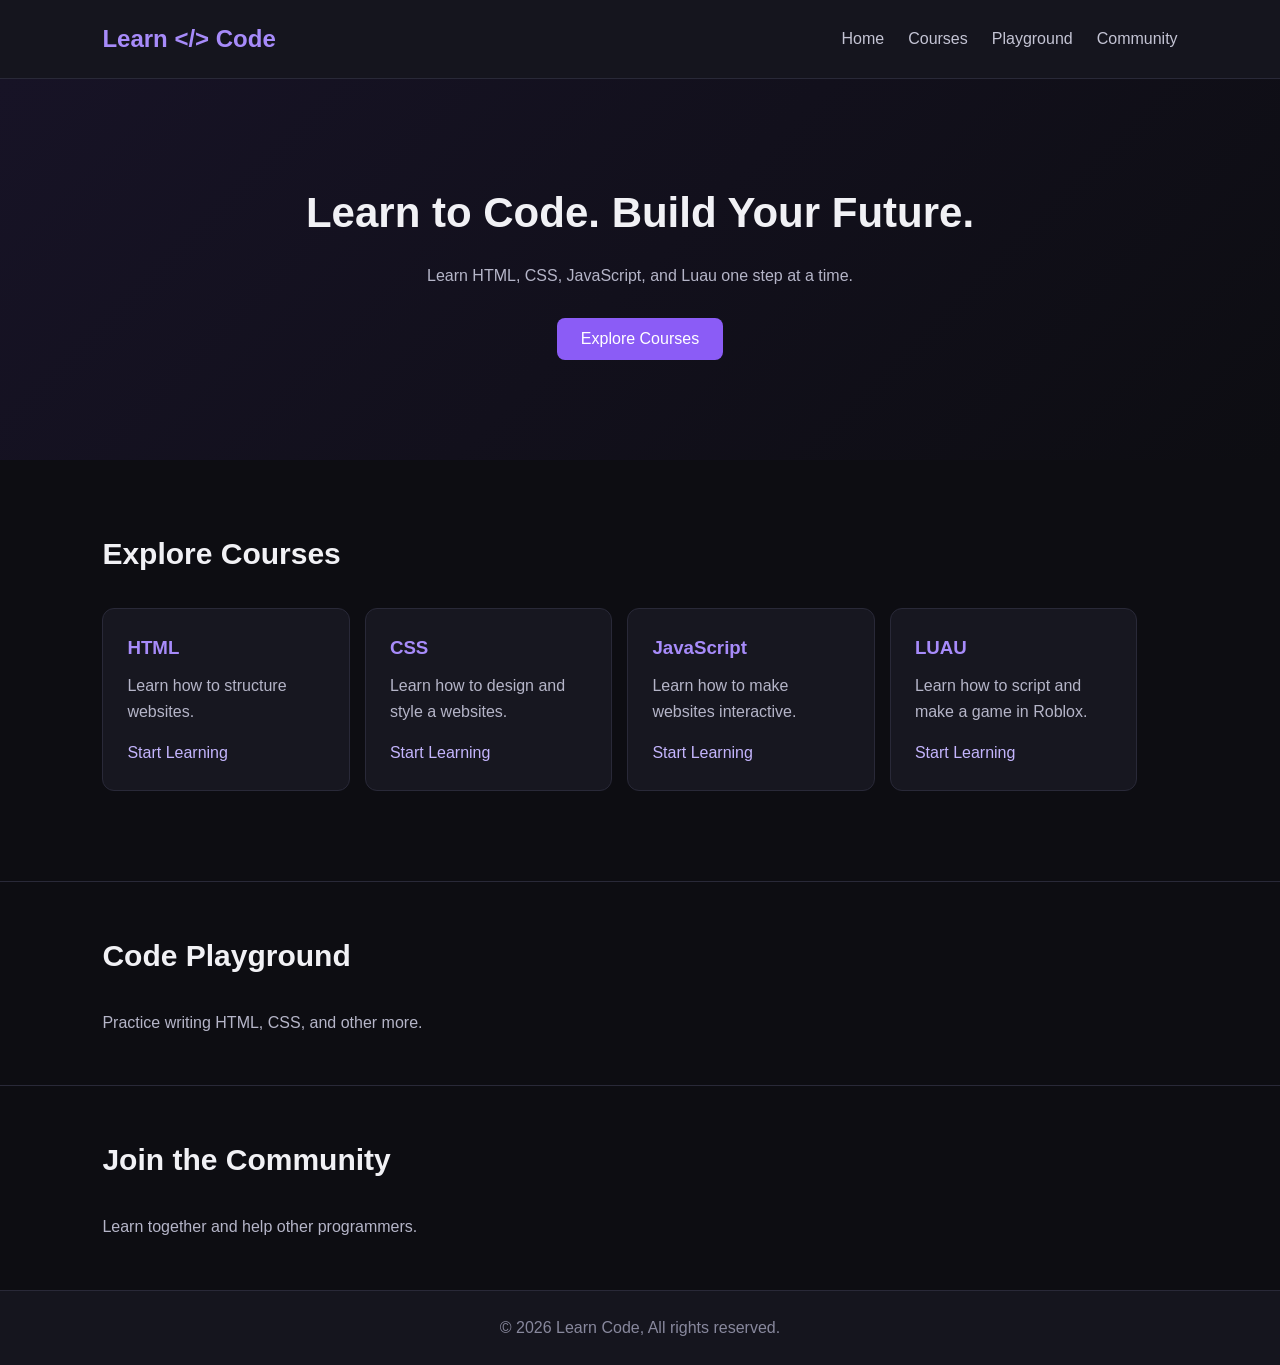
==== index.html @ d20c6724 "Add files via upload" ====
<!DOCTYPE html>
<html lang="en">
<head>
    <meta charset="UTF-8">
    <meta name="viewport" content="width=device-width, initial-scale=1.0">
    <title>Learn Code | Learn Programming</title>
    <link rel="stylesheet" href="style.css">
</head>
<body>
    <header>
        <h1>Learn &lt;/&gt; Code</h1>

        <nav>
            <a href="#home">Home</a>
            <a href="#courses">Courses</a>
            <a href="#playground">Playground</a>
            <a href="#community">Community</a>
        </nav>
    </header>

    <main>
        <section id="home">
            <h2>Learn to Code. Build Your Future.</h2>
            <p>
                Learn HTML, CSS, JavaScript, and Luau
                one step at a time.
            </p>

            <button id="exploreBtn">Explore Courses</button>
        </section>

        <section id="courses">
            <h2>Explore Courses</h2>

            <article>
                <h3>HTML</h3>
                <p>Learn how to structure websites.</p>
                <a href="html-course.html">Start Learning</a>
            </article>

            <article>
                <h3>CSS</h3>
                <p>Learn how to design and style a websites.</p>
                <a href="css-course.html">Start Learning</a>
            </article>
            
            <article>
                <h3>JavaScript</h3>
                <p>Learn how to make websites interactive.</p>
                <a href="js-course.html">Start Learning</a>
            </article>

            <article>
                <h3>LUAU</h3>
                <p>Learn how to script and make a game in Roblox.</p>
                <a href="luau-course.html">Start Learning</a>
            </article>
        </section>

        <section id="playground">
            <h2>Code Playground</h2>
            <p>Practice writing HTML, CSS, and other more.</p>
        </section>

        <section id="community">
            <h2>Join the Community</h2>
            <p>Learn together and help other programmers.</p>
        </section>
    </main>

    <footer>
        <p>&copy; 2026 Learn Code, All rights reserved.</p>
    </footer>

    <script src="script.js"></script>
</body>
</html>
---- style.css ----
* {
    margin: 0;
    padding: 0;
    box-sizing: border-box;
}

html {
    scroll-behavior: smooth;
}

body {
    font-family: Arial, sans-serif;
    background-color: #0d0d12;
    color: #f1f1f5;
    line-height: 1.6;
}

header {
    display: flex;
    justify-content: space-between;
    align-items: center;
    padding: 20px 8%;
    background-color: #15151e;
    border-bottom: 1px solid #292938;
}

header h1 {
    font-size: 24px;
    color: #a78bfa;
}

nav {
    display: flex;
    gap: 24px;
}

nav a {
    color: #c4c4d4;
    text-decoration: none;
    transition: color 0.3s;
}

nav a:hover {
    color: #a78bfa;
}

#home {
    text-align: center;
    padding: 100px 20px;
    background: linear-gradient(135deg, #171326, #0d0d12);
}

#home h2 {
    font-size: 42px;
    margin-bottom: 16px;
}

#home p {
    color: #b5b5c8;
    margin-bottom: 30px;
}

#exploreBtn {
    background-color: #8b5cf6;
    color: white;
    padding: 12px 24px;
    border: none;
    border-radius: 8px;
    font-size: 16px;
    cursor: pointer;
}

#exploreBtn:hover {
    background-color: #7c3aed;
}

#courses {
    padding: 70px 8%;
}

#courses > h2,
#playground h2,
#community h2 {
    font-size: 30px;
    margin-bottom: 30px;
}

#courses article {
    display: inline-block;
    vertical-align: top;
    width: 23%;
    min-width: 200px;
    min-height: 180px;
    margin: 0 1% 20px 0;
    padding: 24px;
    background-color: #171720;
    border: 1px solid #292938;
    border-radius: 12px;
    transition: transform 0.3s, border-color 0.3s;
}

#courses article:hover {
    transform: translateY(-5px);
    border-color: #8b5cf6;
}

#courses article h3 {
    color: #a78bfa;
    margin-bottom: 10px;
}

#courses article p {
    color: #b5b5c8;
    margin-bottom: 16px;
}

#courses article a {
    color: #c4b5fd;
    text-decoration: none;
}

#courses article a:hover {
    text-decoration: underline;
}

#playground,
#community {
    padding: 50px 8%;
    border-top: 1px solid #292938;
}

#playground p,
#community p {
    color: #b5b5c8;
}

footer {
    text-align: center;
    padding: 24px;
    background-color: #15151e;
    border-top: 1px solid #292938;
    color: #88889d;
}

.course-hero {
    padding: 70px 8%;
    background: linear-gradient(135deg, #201638, #0d0d12);
    border-bottom: 1px solid  #292938;
}

.course-hero > p:first-child {
    color: #a78bfa;
    font-size: 14px;
    margin-bottom: 12px;
}

.course-hero h2 {
    font-size: 42px;
    margin-bottom: 12px;
}

.course-hero p {
    color: #b5b5c8;
}

.course-content,
.lesson-content {
    padding: 40px 8%;
}

.course-content > h2,
.lesson-content > h2 {
    margin-bottom: 24px;
}

.lesson-card {
    background-color: #171720;
    border: 1px solid #292938;
    border-radius: 12px;
    padding: 24px;
    margin-bottom: 16px;
    transition: border-color 0.3s;
}

.lesson-card:hover {
    border-color: #8b5cf6;
}

.lesson-card h3 {
    margin-bottom: 8px;
}

.lesson-card p {
    color: #b5b5c8;
    margin-bottom: 12px;
}

.lesson-card a,
.lesson-content a,
footer a {
    color: #a78bfa;
    text-decoration: none;
}

.lesson-card a:hover,
.lesson-content a:hover,
footer a:hover {
    text-decoration: underline;
}

.lesson-content {
    border-top: 1px solid #292938;
    scroll-margin-top: 20px;
}

.lesson-content p,
.lesson-content ul {
    color: #c4c4d4;
    margin-bottom: 18px;
}

.lesson-content ul {
    padding-left: 24px;
}

.lesson-content h3 {
    margin: 24px 0 12px;
}

.lesson-content pre {
    background-color: #111118;
    border: 1px solid #292938;
    border-radius: 8px;
    padding: 20px;
    margin: 16px 0;
    overflow-x: auto;
    color: #c4b5fd;
}

.lesson-content code {
    font-family: Consolas, monospace;
}

.lesson-content a {
    display: inline-block;
    margin-top: 10px;
}

footer a {
    display: inline-block;
    margin-top: 8px;
}

#htmlCode {
    display: block;
    width: 100%;
    min-height: 220px;
    margin: 16px 0;
    padding: 16px;
    resize: vertical;
    background-color: #111118;
    color: #c4b5fd;
    border: 1px solid #39394d;
    border-radius: 8px;
    font-family: Consolas, monospace;
    font-size: 15px;
    line-height: 1.6;
}

#htmlCode:focus {
    outline: 2px solid #8b5cf6;
}

#runCode {
    background-color: #8b5cf6;
    color: white;
    padding: 12px 22px;
    border: none;
    border-radius: 8px;
    font-size: 15px;
    cursor: pointer;
    transition: background-color 0.3s;
}

#runCode:hover {
    background-color: #7c3aed;
}

#resetCode {
    background-color: #292938;
    color: #f1f1f5;
    padding: 12px 22px;
    border: 1px solid #39394d;
    border-radius: 8px;
    font-size: 15px;
    cursor: pointer;
    margin-left: 8px;
    transition: background-color 0.3s;
}

#resetCode:hover {
    background-color: #39394d;
}

#preview {
    display: block;
    width: 100%;
    height: 300px;
    margin-top: 16px;
    background-color: white;
    border: 1px solid #393938;
    border-radius: 8px;
}

#cssCode {
    width: 100%;
    min-height: 220px;
    padding: 15px;
    background: #111827;
    color: #e5e7eb;
    border: 1px solid #374151;
    border-radius: 8px;
    font-family: Consolas, monospace;
    font-size: 14px;
    resize: vertical;
}

#runCSS,
#resetCSS {
    padding: 10px 18px;
    border: none;
    border-radius: 6px;
    cursor: pointer;
}

#runCSS {
    background: #7c3aed;
    color: white;
}

#resetCSS {
    background: #374151;
    color: white;
}

#cssPreview {
    display: block;
    width: 100%;
    min-height: 300px;
    margin-top: 15px;
    background: white;
    border: 1px solid #374151;
    border-radius: 8px;
}


.code-editors {
    display: grid;
    grid-template-columns: repeat(2, minmax(0, 1fr));
    gap: 20px;
    margin: 20px 0;
}

.editor {
    min-width: 0;
}

.editor h3 {
    margin-bottom: 10px;
}

#htmlEditor,
#cssEditor {
    display: block;
    width: 100%;
    min-height: 300px;
    padding: 15px;
    background: #111827;
    color: #e5e7eb;
    border: 1px solid #374151;
    border-radius: 8px;
    font-family: Consolas, monospace;
    font-size: 14px;
    line-height: 1.6;
    resize: vertical;
    white-space: pre;
    overflow: auto;
}

#runBoth,
#resetBoth {
    padding: 10px 18px;
    border: none;
    border-radius: 6px;
    cursor: pointer;
}

#runBoth {
    background: #7c3aed;
    color: white;
}

#resetBoth {
    background: #374151;
    color: white;
}

#combinedPreview {
    display: block;
    width: 100%;
    min-height: 350px;
    margin-top: 15px;
    background: white;
    border: 1px solid #374151;
    border-radius: 8px;
}

@media (max-width: 700px) {
    .code-editors {
        grid-template-columns: 1fr;
    }
}





/* MOBILE RESPONSIVENESS */

@media (max-width: 768px) {
    header {
        flex-direction: column;
        gap: 16px;
        padding: 20px;
    }

    nav {
        flex-wrap: wrap;
        justify-content: center;
        gap: 12px 18px;
    }

    #home {
        padding: 70px 20px;
    }

    #home h2 {
        font-size: 32px;
    }

    #courses article {
        display: block;
        width: 100%;
        margin-right: 0;
    }
}
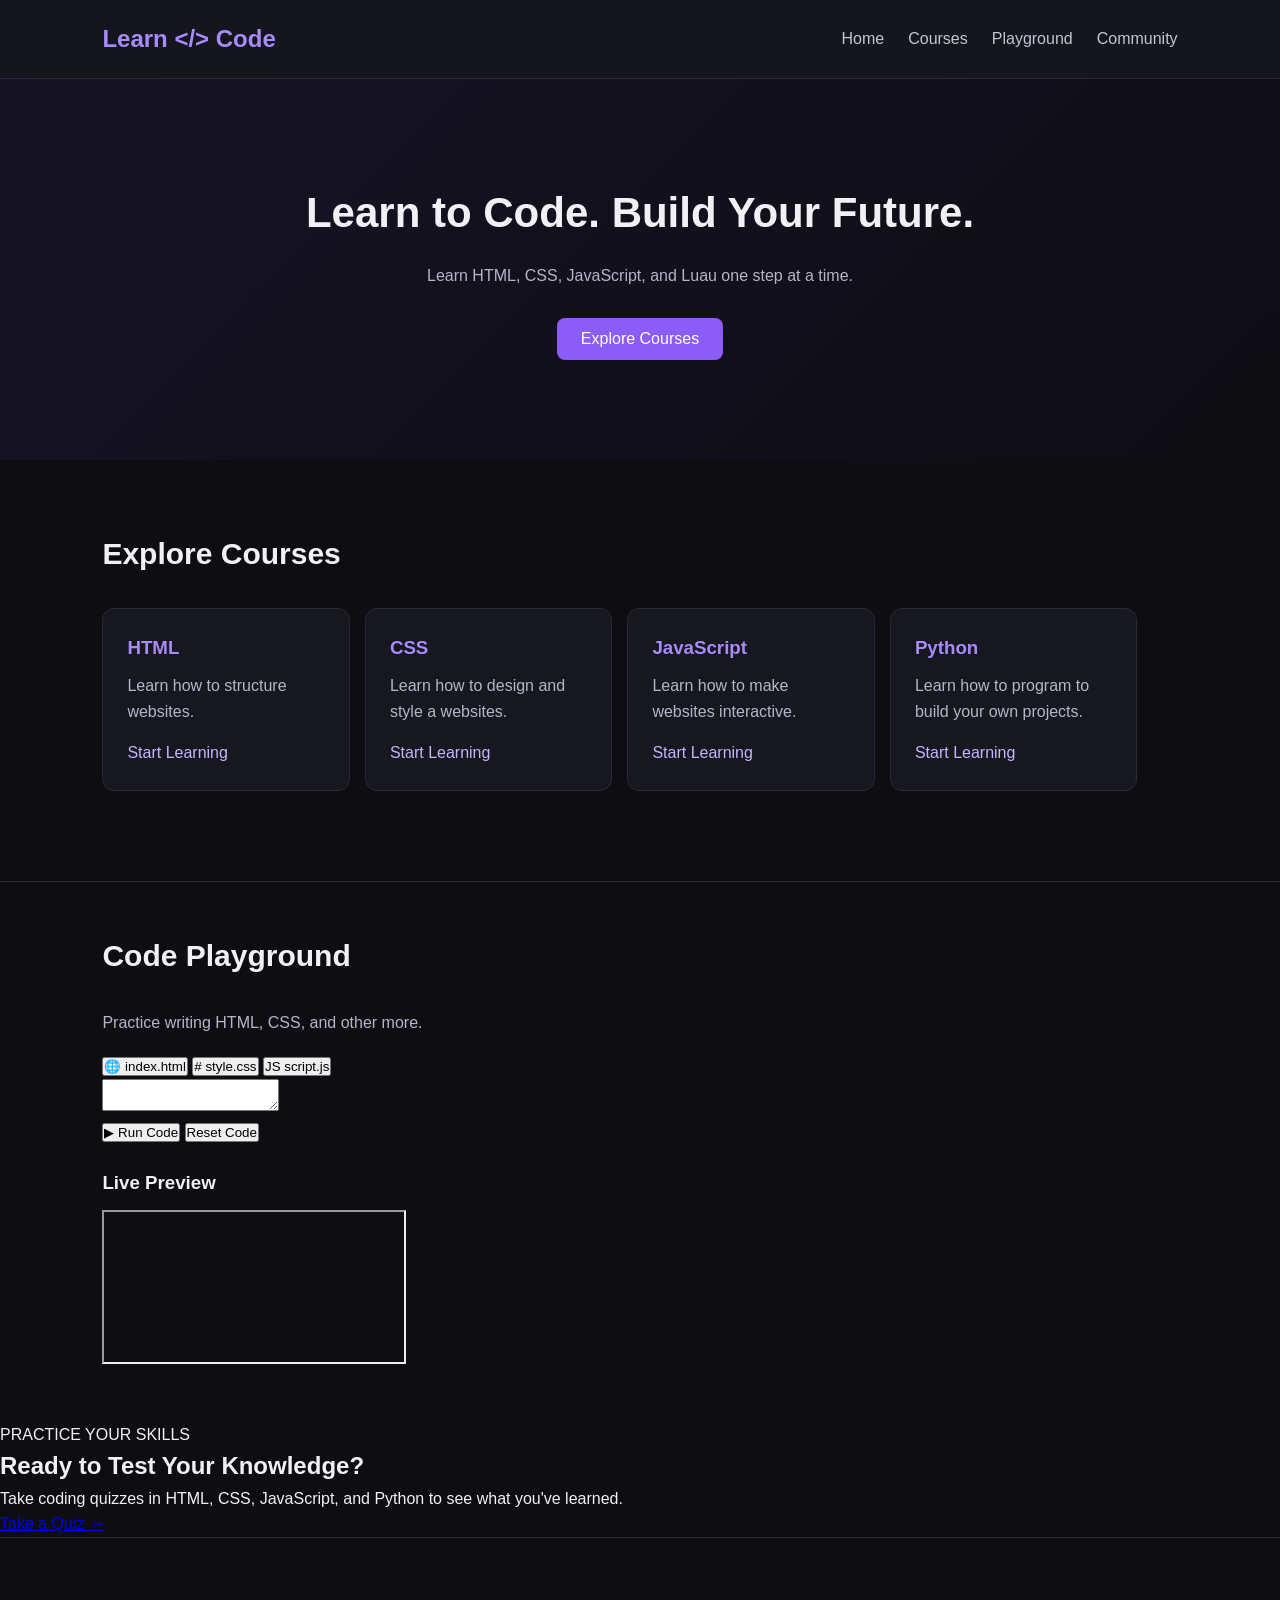
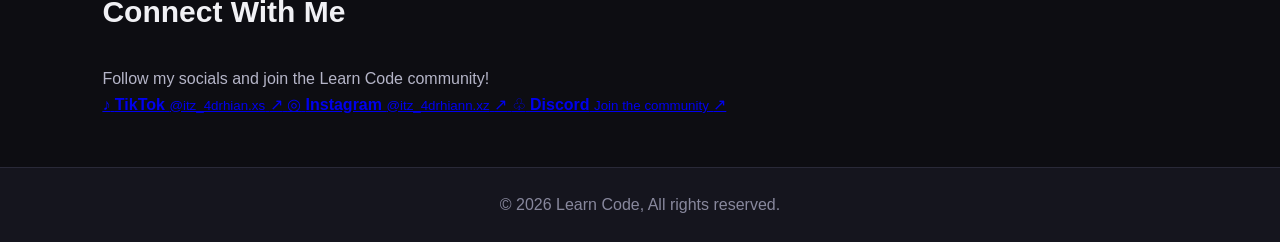
==== commit dcd9cfab: "Enhance index.html with new course and playground features Added Python course section and updated p" ====
--- a/index.html
+++ b/index.html
@@ -51,21 +51,102 @@
             </article>
 
             <article>
-                <h3>LUAU</h3>
-                <p>Learn how to script and make a game in Roblox.</p>
-                <a href="luau-course.html">Start Learning</a>
+                <h3>Python</h3>
+                <p>Learn how to program to build your own projects.</p>
+                <a href="python-course.html">Start Learning</a>
             </article>
         </section>
 
-        <section id="playground">
+        <section id="playground" class="lesson-content">
             <h2>Code Playground</h2>
             <p>Practice writing HTML, CSS, and other more.</p>
+
+            <div class="code-playground">
+                <div class="editor-tabs">
+                    <button class="editor-tab active" data-file="html">🌐 index.html</button>
+                    <button class="editor-tab" data-file="css"># style.css</button>
+                    <button class="editor-tab" data-file="js">JS script.js</button>
+                </div>
+
+                <textarea id="codeEditor" spellcheck="false" aria-label="Code editor"></textarea>
+
+                <div class="playground-toolbar">
+                    <button id="runProject">▶ Run Code</button>
+                    <button id="resetProject">Reset Code</button>
+                </div>
+            </div>
+
+            <h3>Live Preview</h3>
+            <iframe
+                id="projectPreview"
+                title="Website preview"
+                sandbox="allow-scripts">
+            </iframe>
         </section>
 
+        
+        <section class="quiz-promo">
+            <p class="section-label">PRACTICE YOUR SKILLS</p>
+            <h2>Ready to Test Your Knowledge?</h2>
+            <p>
+                Take coding quizzes in HTML, CSS, JavaScript, and Python
+                to see what you've learned.
+            </p>
+
+            <a href="quizzes.html" class="quiz-link">
+                Take a Quiz →
+            </a>
+        </section>
+
+
+        
         <section id="community">
-            <h2>Join the Community</h2>
-            <p>Learn together and help other programmers.</p>
+            <h2>Connect With Me</h2>
+            <p>Follow my socials and join the Learn Code community!</p>
+
+            
+            <div class="social-links">
+
+                <a href="https://www.tiktok.com/@itz_4drhian.xs"
+                class="social-card tiktok"
+                target="_blank" rel="noopener noreferrer">
+
+                    <span class="social-icon">♪</span>
+                    <span class="social-info">
+                        <strong>TikTok</strong>
+                        <small>@itz_4drhian.xs</small>
+                    </span>
+                    <span class="social-arrow">↗</span>
+                </a>
+
+                <a href="https://www.instagram.com/itz_4drhiann.xz/"
+                class="social-card instagram"
+                target="_blank" rel="noopener noreferrer">
+
+                    <span class="social-icon">◎</span>
+                    <span class="social-info">
+                        <strong>Instagram</strong>
+                        <small>@itz_4drhiann.xz</small>
+                    </span>
+                    <span class="social-arrow">↗</span>
+                </a>
+
+                <a href="https://discord.gg/fRQsMn2ubv"
+                class="social-card discord"
+                target="_blank" rel="noopener noreferrer">
+
+                    <span class="social-icon">♧</span>
+                    <span class="social-info">
+                        <strong>Discord</strong>
+                        <small>Join the community</small>
+                    </span>
+                    <span class="social-arrow">↗</span>
+                </a>
+
+            </div>
+
         </section>
+
     </main>
 
     <footer>
@@ -74,4 +155,4 @@
 
     <script src="script.js"></script>
 </body>
-</html>+</html>
